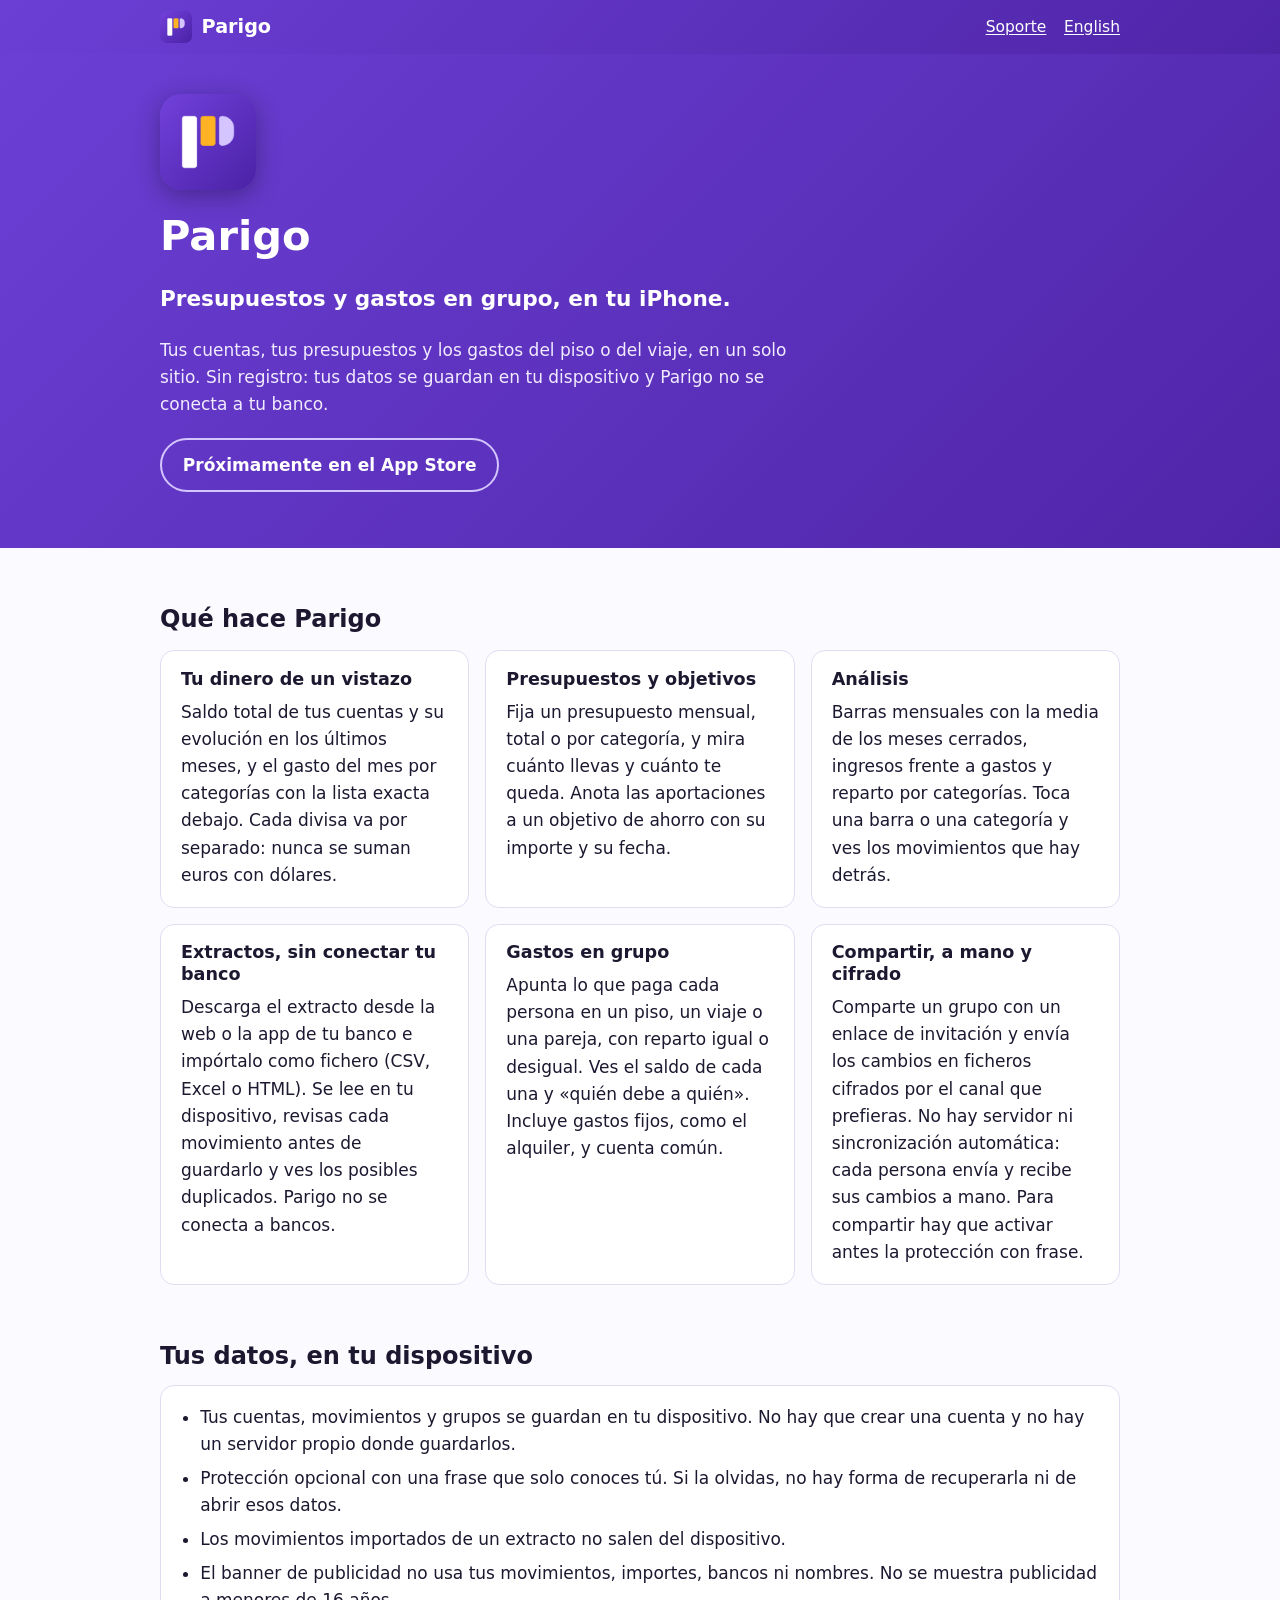
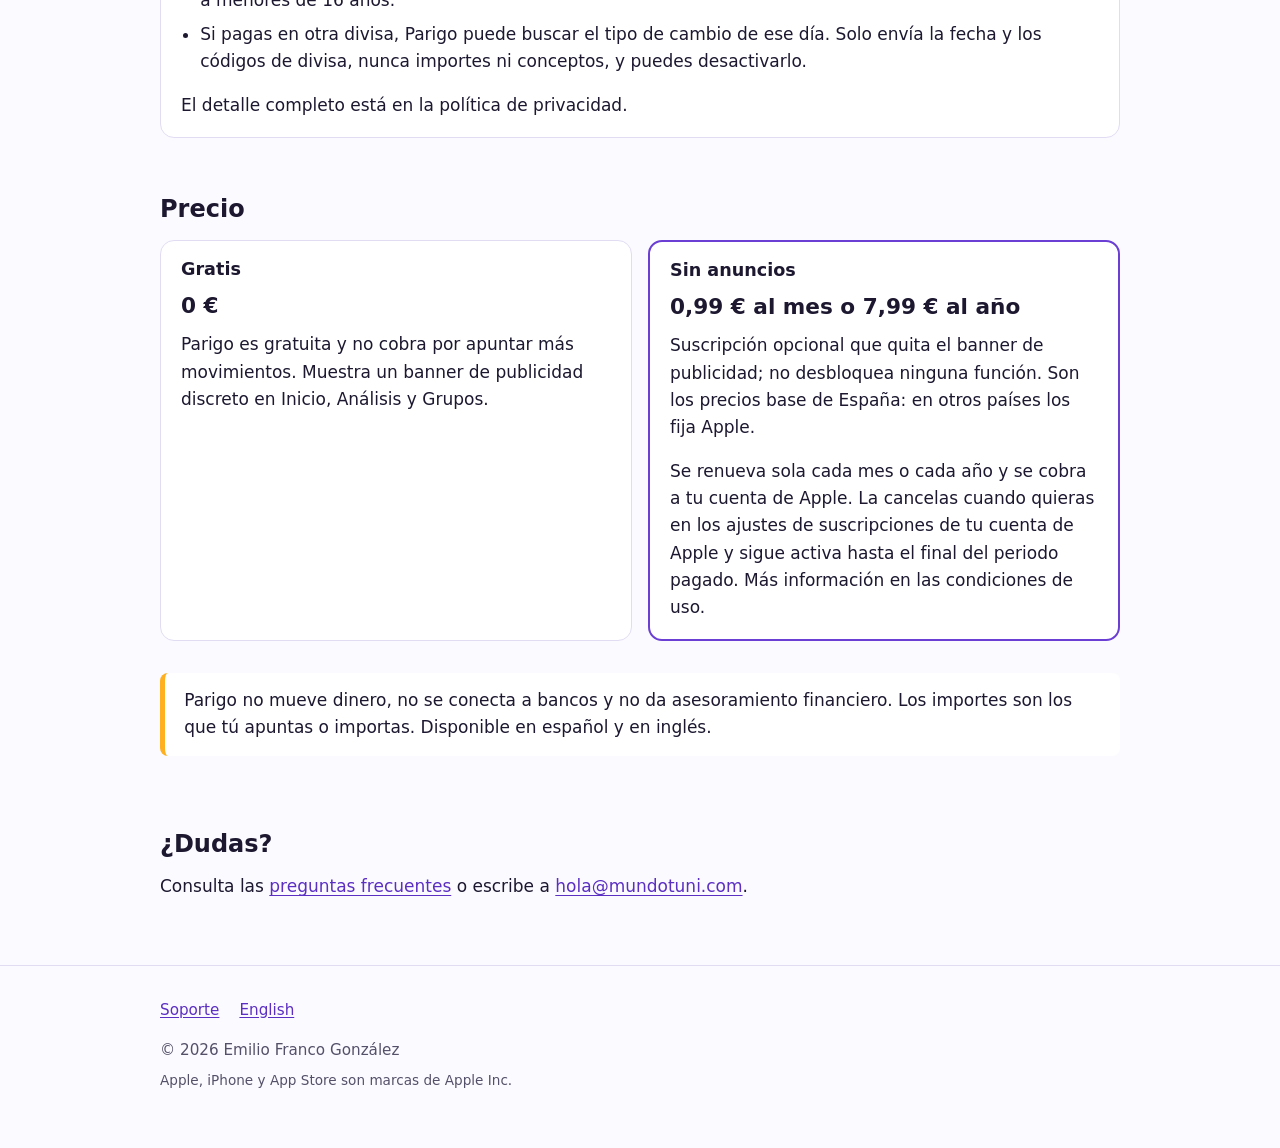
==== index.html @ 02b0fb23 "Web de Parigo: portada y soporte (es/en)" ====
<!doctype html>
<html lang="es">
<head>
<meta charset="utf-8">
<meta name="viewport" content="width=device-width, initial-scale=1">
<title>Parigo: presupuestos y gastos en grupo para iPhone</title>
<meta name="description" content="Parigo es una app para iPhone para llevar tus cuentas, presupuestos y gastos en grupo. Tus datos se guardan en tu dispositivo.">
<meta name="color-scheme" content="light dark">
<meta name="theme-color" content="#4F25A8">
<link rel="alternate" hreflang="es" href="https://elrond2.github.io/parigo/"><link rel="alternate" hreflang="en" href="https://elrond2.github.io/parigo/en/"><link rel="alternate" hreflang="x-default" href="https://elrond2.github.io/parigo/">
<meta property="og:type" content="website">
<meta property="og:site_name" content="Parigo">
<meta property="og:title" content="Parigo: presupuestos y gastos en grupo para iPhone">
<meta property="og:description" content="Parigo es una app para iPhone para llevar tus cuentas, presupuestos y gastos en grupo. Tus datos se guardan en tu dispositivo.">
<meta property="og:url" content="https://elrond2.github.io/parigo/">
<meta property="og:image" content="https://elrond2.github.io/parigo/icon-512.png">
<meta property="og:locale" content="es_ES">
<meta name="twitter:card" content="summary">
<link rel="icon" type="image/png" sizes="48x48" href="favicon.png">
<link rel="apple-touch-icon" href="apple-touch-icon.png">
<link rel="stylesheet" href="estilo.css">
</head>
<body class="pag-home">
<a class="saltar" href="#contenido">Saltar al contenido</a>

<header class="cabecera">
  <div class="envoltorio barra">
    <a class="marca" href="index.html"><img src="icon-512.png" width="32" height="32" alt=""><span>Parigo</span></a>
    <nav aria-label="Principal"><a href="soporte/index.html">Soporte</a><a href="en/index.html" lang="en" hreflang="en">English</a></nav>
  </div>
</header>
<main id="contenido">
<section class="hero">
  <div class="envoltorio">
    <img class="icono" src="icon-512.png" width="96" height="96" alt="Icono de Parigo">
    <h1>Parigo</h1>
    <p class="lema">Presupuestos y gastos en grupo, en tu iPhone.</p>
    <p class="lede">Tus cuentas, tus presupuestos y los gastos del piso o del viaje, en un solo sitio. Sin registro: tus datos se guardan en tu dispositivo y Parigo no se conecta a tu banco.</p>
    <p class="proximamente">Próximamente en el App Store</p>
  </div>
</section>

<section class="seccion" aria-labelledby="que-hace">
  <div class="envoltorio">
    <h2 id="que-hace">Qué hace Parigo</h2>
    <div class="rejilla">
      <article class="tarjeta">
        <h3>Tu dinero de un vistazo</h3>
        <p>Saldo total de tus cuentas y su evolución en los últimos meses, y el gasto del mes por categorías con la lista exacta debajo. Cada divisa va por separado: nunca se suman euros con dólares.</p>
      </article>
      <article class="tarjeta">
        <h3>Presupuestos y objetivos</h3>
        <p>Fija un presupuesto mensual, total o por categoría, y mira cuánto llevas y cuánto te queda. Anota las aportaciones a un objetivo de ahorro con su importe y su fecha.</p>
      </article>
      <article class="tarjeta">
        <h3>Análisis</h3>
        <p>Barras mensuales con la media de los meses cerrados, ingresos frente a gastos y reparto por categorías. Toca una barra o una categoría y ves los movimientos que hay detrás.</p>
      </article>
      <article class="tarjeta">
        <h3>Extractos, sin conectar tu banco</h3>
        <p>Descarga el extracto desde la web o la app de tu banco e impórtalo como fichero (CSV, Excel o HTML). Se lee en tu dispositivo, revisas cada movimiento antes de guardarlo y ves los posibles duplicados. Parigo no se conecta a bancos.</p>
      </article>
      <article class="tarjeta">
        <h3>Gastos en grupo</h3>
        <p>Apunta lo que paga cada persona en un piso, un viaje o una pareja, con reparto igual o desigual. Ves el saldo de cada una y «quién debe a quién». Incluye gastos fijos, como el alquiler, y cuenta común.</p>
      </article>
      <article class="tarjeta">
        <h3>Compartir, a mano y cifrado</h3>
        <p>Comparte un grupo con un enlace de invitación y envía los cambios en ficheros cifrados por el canal que prefieras. No hay servidor ni sincronización automática: cada persona envía y recibe sus cambios a mano. Para compartir hay que activar antes la protección con frase.</p>
      </article>
    </div>
  </div>
</section>



<section class="seccion" aria-labelledby="privacidad">
  <div class="envoltorio">
    <h2 id="privacidad">Tus datos, en tu dispositivo</h2>
    <div class="tarjeta">
      <ul>
        <li>Tus cuentas, movimientos y grupos se guardan en tu dispositivo. No hay que crear una cuenta y no hay un servidor propio donde guardarlos.</li>
        <li>Protección opcional con una frase que solo conoces tú. Si la olvidas, no hay forma de recuperarla ni de abrir esos datos.</li>
        <li>Los movimientos importados de un extracto no salen del dispositivo.</li>
        <li>El banner de publicidad no usa tus movimientos, importes, bancos ni nombres. No se muestra publicidad a menores de 16 años.</li>
        <li>Si pagas en otra divisa, Parigo puede buscar el tipo de cambio de ese día. Solo envía la fecha y los códigos de divisa, nunca importes ni conceptos, y puedes desactivarlo.</li>
      </ul>
      <p>El detalle completo está en la política de privacidad.</p>
    </div>
  </div>
</section>

<section class="seccion" aria-labelledby="precio">
  <div class="envoltorio">
    <h2 id="precio">Precio</h2>
    <div class="rejilla">
      <article class="tarjeta">
        <h3>Gratis</h3>
        <p class="precio">0 €</p>
        <p>Parigo es gratuita y no cobra por apuntar más movimientos. Muestra un banner de publicidad discreto en Inicio, Análisis y Grupos.</p>
      </article>
      <article class="tarjeta destacada">
        <h3>Sin anuncios</h3>
        <p class="precio">0,99 € al mes o 7,99 € al año</p>
        <p>Suscripción opcional que quita el banner de publicidad; no desbloquea ninguna función. Son los precios base de España: en otros países los fija Apple.</p>
        <p>Se renueva sola cada mes o cada año y se cobra a tu cuenta de Apple. La cancelas cuando quieras en los ajustes de suscripciones de tu cuenta de Apple y sigue activa hasta el final del periodo pagado. Más información en las condiciones de uso.</p>
      </article>
    </div>
    <p class="aviso">Parigo no mueve dinero, no se conecta a bancos y no da asesoramiento financiero. Los importes son los que tú apuntas o importas. Disponible en español y en inglés.</p>
  </div>
</section>

<section class="seccion" aria-labelledby="ayuda">
  <div class="envoltorio">
    <h2 id="ayuda">¿Dudas?</h2>
    <p>Consulta las <a href="soporte/index.html">preguntas frecuentes</a> o escribe a <a href="mailto:hola@mundotuni.com">hola@mundotuni.com</a>.</p>
  </div>
</section>

</main>
<footer class="pie">
  <div class="envoltorio">
    <nav aria-label="Pie"><a href="soporte/index.html">Soporte</a><a href="en/index.html" lang="en" hreflang="en">English</a></nav>
    <p>© 2026 Emilio Franco González</p>
    <p class="menor">Apple, iPhone y App Store son marcas de Apple Inc.</p>
  </div>
</footer>
</body>
</html>
---- estilo.css ----
/* Parigo: estilo del sitio. Sin fuentes externas, sin JavaScript. */
:root {
  --morado: #6B3FD4;
  --morado-osc: #4F25A8;
  --ambar: #FFB020;
  --lila: #D4C5FF;
  --fondo: #FBFAFF;
  --tarjeta: #FFFFFF;
  --texto: #1D1830;
  --suave: #555069;
  --borde: #E2DCF3;
  --enlace: #5B2FC2;
  --cabecera-tabla: #F1EDFB;
  --radio: 14px;
}
@media (prefers-color-scheme: dark) {
  :root {
    --fondo: #14101F;
    --tarjeta: #1D1830;
    --texto: #EEEAF8;
    --suave: #B8B0CF;
    --borde: #352D50;
    --enlace: #D4C5FF;
    --cabecera-tabla: #2A2342;
  }
}

*, *::before, *::after { box-sizing: border-box; }
html { -webkit-text-size-adjust: 100%; }
body {
  margin: 0;
  background: var(--fondo);
  color: var(--texto);
  font: 1.0625rem/1.6 system-ui, -apple-system, "Segoe UI", Roboto, "Helvetica Neue", Arial, sans-serif;
}
img { max-width: 100%; height: auto; }
a { color: var(--enlace); text-underline-offset: 0.15em; }
a:hover { text-decoration-thickness: 2px; }
a:focus-visible, .tabla:focus-visible {
  outline: 3px solid var(--ambar);
  outline-offset: 2px;
}
h1, h2, h3 { line-height: 1.25; margin: 2em 0 0.6em; }
h1 { font-size: clamp(1.9rem, 5vw, 2.6rem); margin-top: 0; }
h2 { font-size: 1.5rem; }
h3 { font-size: 1.15rem; }
p, ul, ol { margin: 0 0 1em; }
li { margin-bottom: 0.4em; }
hr { border: 0; border-top: 1px solid var(--borde); margin: 2em 0; }
code { font: 0.92em ui-monospace, SFMono-Regular, Menlo, Consolas, monospace; background: var(--cabecera-tabla); padding: 0.1em 0.3em; border-radius: 4px; }
blockquote { margin: 1em 0; padding: 0.2em 1em; border-left: 4px solid var(--morado); color: var(--suave); }

.envoltorio { width: 100%; max-width: 62rem; margin: 0 auto; padding: 0 16px; }
.saltar {
  position: absolute; left: 8px; top: -4rem; z-index: 20;
  background: var(--ambar); color: #1B1030; padding: 0.6rem 1rem; border-radius: 8px; font-weight: 700;
}
.saltar:focus { top: 8px; }

/* Cabecera y pie */
.cabecera { background: linear-gradient(135deg, var(--morado), var(--morado-osc)); color: #fff; }
.cabecera a { color: #fff; }
.cabecera .barra { display: flex; flex-wrap: wrap; align-items: center; justify-content: space-between; gap: 0.5rem 1.25rem; padding-top: 0.7rem; padding-bottom: 0.7rem; }
.marca { display: inline-flex; align-items: center; gap: 0.6rem; font-weight: 700; font-size: 1.2rem; text-decoration: none; }
.marca img { border-radius: 22%; }
.cabecera nav { display: flex; flex-wrap: wrap; gap: 0.25rem 1.1rem; font-size: 0.97rem; }
.cabecera nav a[aria-current="page"] { font-weight: 700; text-decoration-thickness: 2px; }

.pie { border-top: 1px solid var(--borde); margin-top: 4rem; padding: 2rem 0 3rem; color: var(--suave); font-size: 0.95rem; }
.pie nav { display: flex; flex-wrap: wrap; gap: 0.4rem 1.25rem; margin-bottom: 1rem; }
.pie p { margin: 0 0 0.5rem; }
.pie .menor { font-size: 0.85rem; }

/* Portada */
.hero { background: linear-gradient(135deg, var(--morado), var(--morado-osc)); color: #fff; padding: 2.5rem 0 3.5rem; }
.hero .envoltorio { display: grid; gap: 1.25rem; justify-items: start; }
.hero h1 { margin: 0; color: #fff; }
.hero .icono { border-radius: 22%; box-shadow: 0 6px 24px rgba(0, 0, 0, 0.3); }
.hero .lema { font-size: 1.35rem; font-weight: 600; margin: 0; color: #fff; }
.hero .lede { max-width: 40rem; margin: 0; color: #F1EBFF; }
.boton, .proximamente {
  display: inline-block; padding: 0.7rem 1.3rem; border-radius: 999px; font-weight: 700; text-decoration: none; margin: 0;
}
.boton { background: var(--ambar); color: #1B1030; }
.boton:hover { background: #FFC24D; }
.proximamente { border: 2px solid var(--lila); color: #fff; }

.seccion { padding-top: 1rem; }
.seccion > .envoltorio > h2:first-child { margin-top: 2.5rem; }
.rejilla { display: grid; gap: 1rem; grid-template-columns: repeat(auto-fit, minmax(15.5rem, 1fr)); margin-top: 1rem; }
.tarjeta { background: var(--tarjeta); border: 1px solid var(--borde); border-radius: var(--radio); padding: 1.1rem 1.25rem; }
.tarjeta h3 { margin: 0 0 0.5rem; font-size: 1.1rem; }
.tarjeta p:last-child, .tarjeta ul:last-child { margin-bottom: 0; }
.tarjeta ul { padding-left: 1.2rem; }
.tarjeta.destacada { border: 2px solid var(--morado); }
.precio { font-size: 1.35rem; font-weight: 700; margin: 0 0 0.5rem; }
.aviso { background: var(--tarjeta); border-left: 5px solid var(--ambar); border-radius: 8px; padding: 0.9rem 1.2rem; margin-top: 2rem; }
.capturas { display: flex; gap: 1rem; overflow-x: auto; padding: 0.25rem 0 1rem; }
.capturas img { height: 26rem; width: auto; border-radius: var(--radio); border: 1px solid var(--borde); }

/* Texto largo: soporte y legales */
.texto { max-width: 70ch; padding-top: 2.5rem; overflow-wrap: anywhere; }
.texto h2 { margin-top: 2em; }
.indice { padding-left: 1.2rem; }
.contacto { background: var(--tarjeta); border: 1px solid var(--borde); border-radius: var(--radio); padding: 1rem 1.25rem; margin: 1.5rem 0; }
.contacto p { margin: 0; }

.tabla { overflow-x: auto; margin: 1.25rem 0; border: 1px solid var(--borde); border-radius: 8px; }
.tabla table { border-collapse: collapse; min-width: 52rem; width: 100%; overflow-wrap: normal; word-break: normal; font-size: 0.93rem; line-height: 1.45; }
.tabla th:first-child, .tabla td:first-child { min-width: 9rem; }
.tabla th:last-child, .tabla td:last-child { min-width: 6rem; }
.tabla th, .tabla td { padding: 0.6rem 0.75rem; text-align: left; vertical-align: top; border-bottom: 1px solid var(--borde); }
.tabla th { background: var(--cabecera-tabla); }
.tabla tr:last-child td { border-bottom: 0; }

/* Borrador de textos legales */
.borrador-banda { background: #B3261E; color: #fff; text-align: center; font-weight: 700; padding: 0.6rem 1rem; position: sticky; top: 0; z-index: 10; }
mark.marcador { background: var(--ambar); color: #1B1030; padding: 0 0.2em; border-radius: 3px; outline: 2px dashed #B3261E; }

@media (max-width: 36rem) {
  body { font-size: 1rem; }
  .capturas img { height: 20rem; }
}
@media print {
  .cabecera, .saltar, .borrador-banda { display: none; }
  body { background: #fff; color: #000; }
}
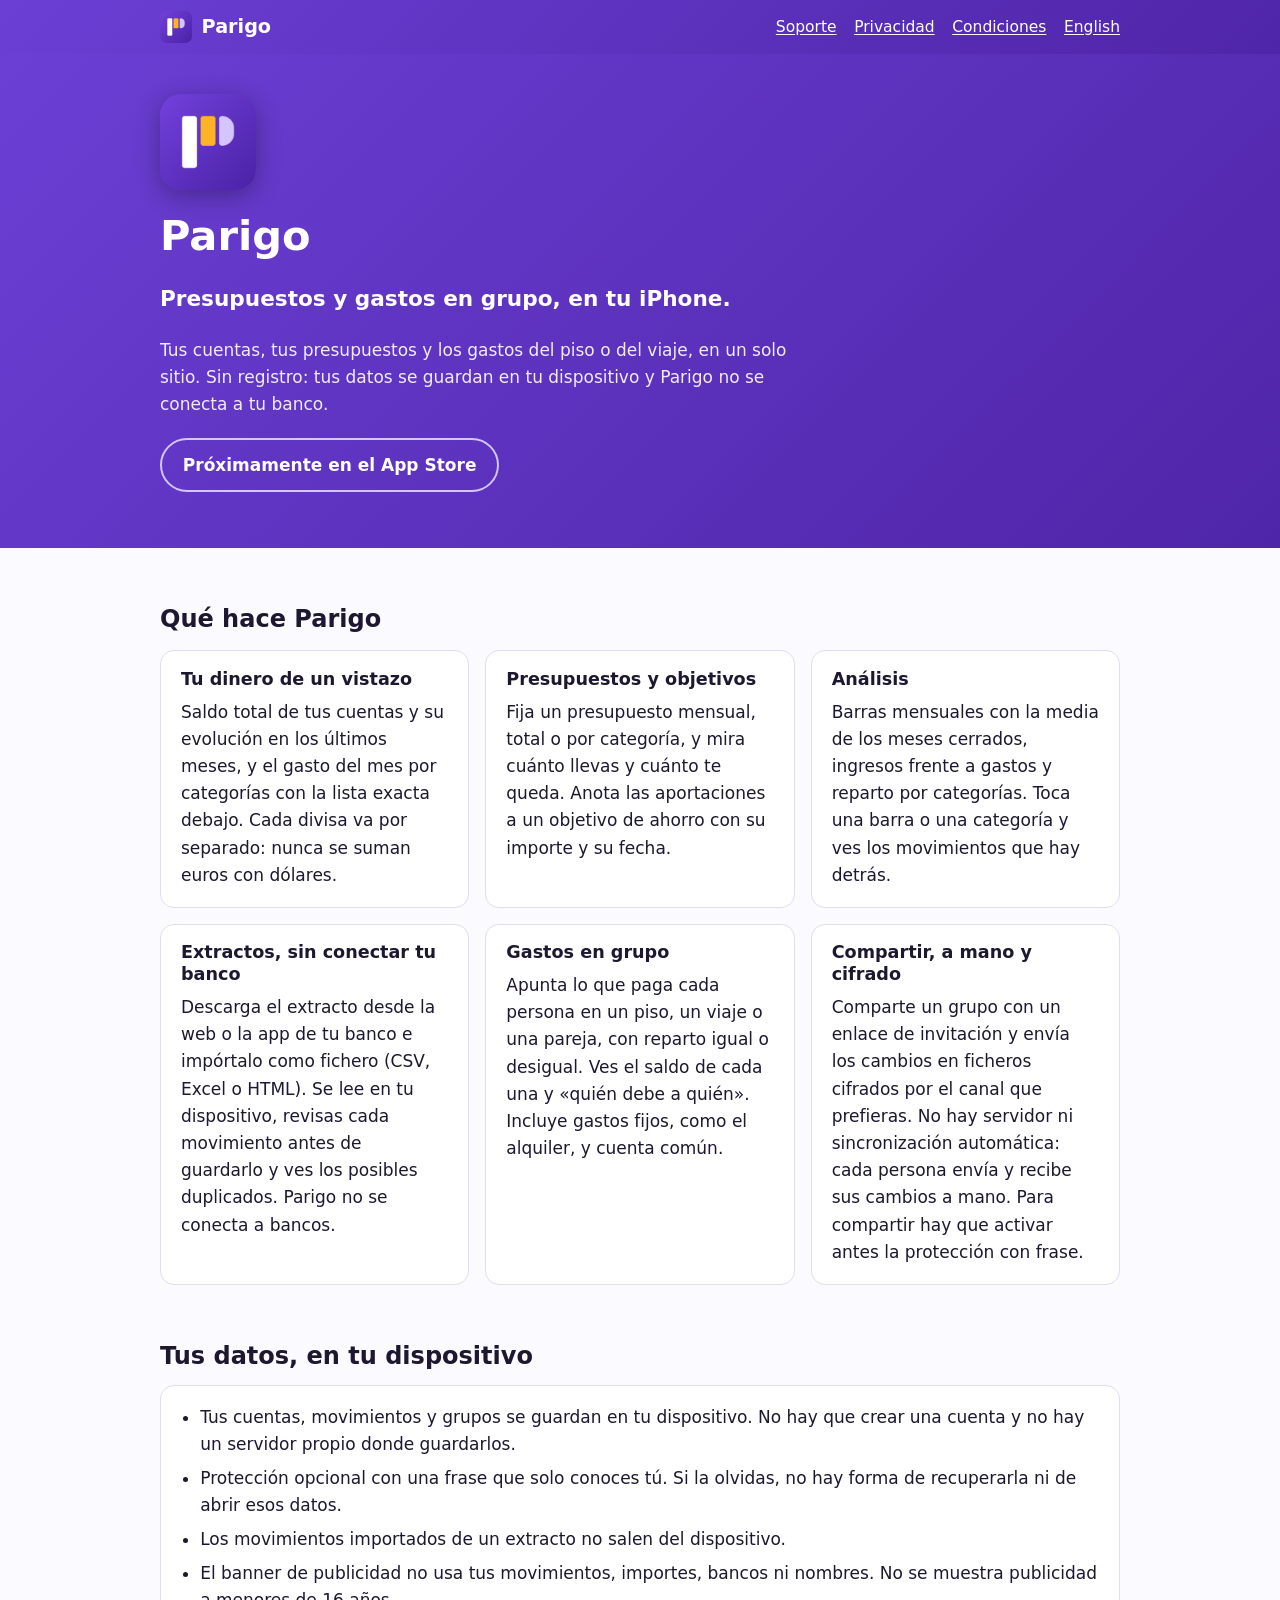
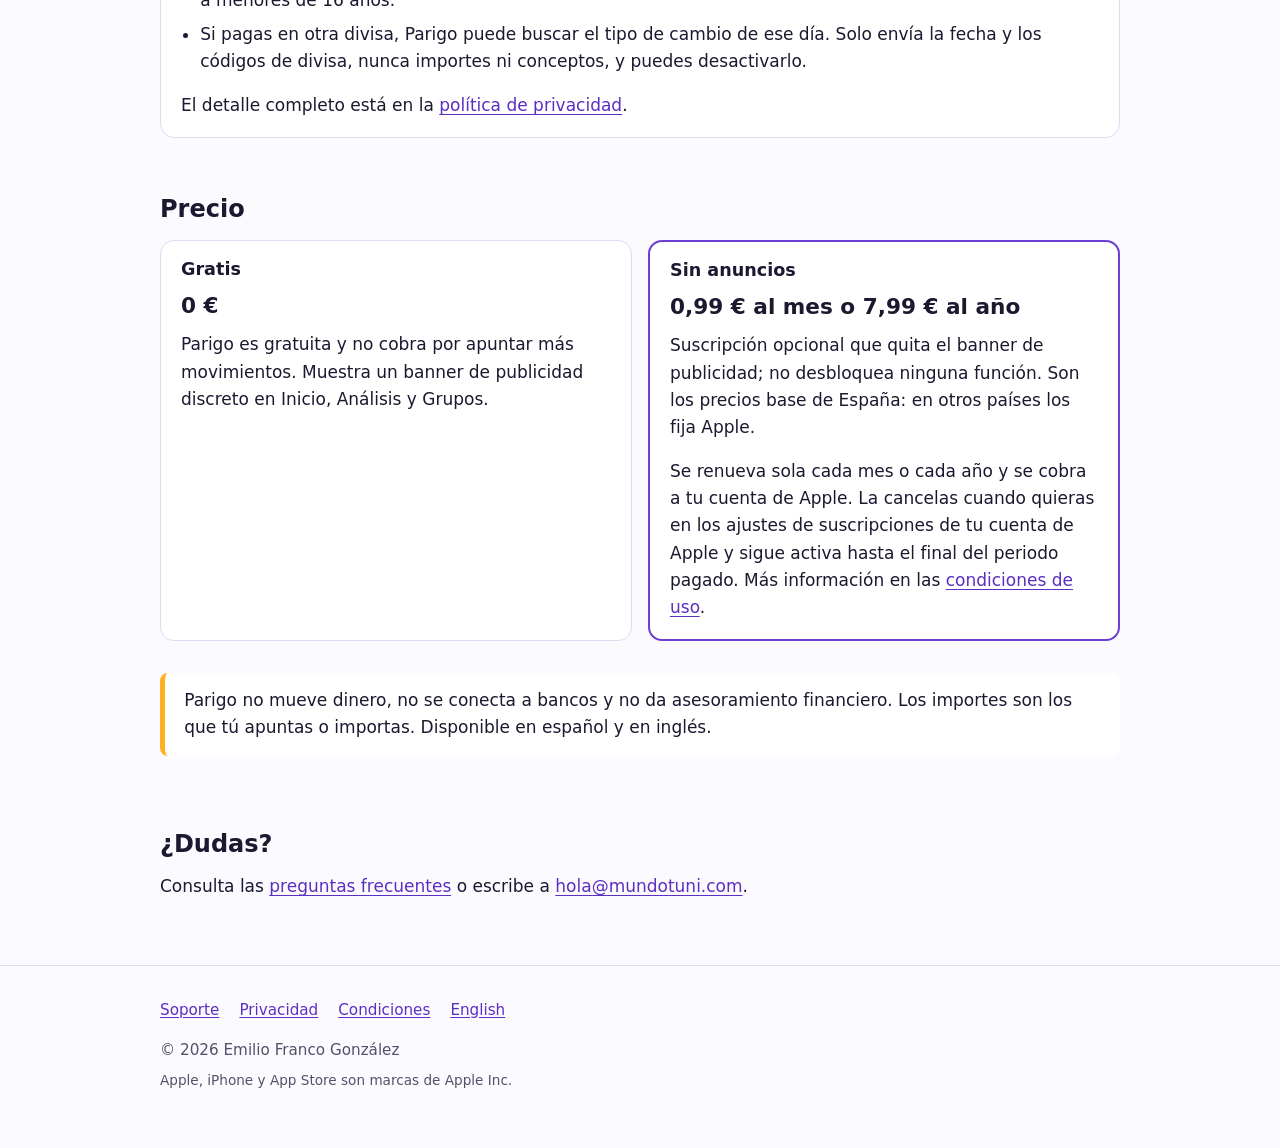
==== commit 180a6022: "Privacy policy and terms of use (es/en)" ====
--- a/index.html
+++ b/index.html
@@ -26,7 +26,7 @@
 <header class="cabecera">
   <div class="envoltorio barra">
     <a class="marca" href="index.html"><img src="icon-512.png" width="32" height="32" alt=""><span>Parigo</span></a>
-    <nav aria-label="Principal"><a href="soporte/index.html">Soporte</a><a href="en/index.html" lang="en" hreflang="en">English</a></nav>
+    <nav aria-label="Principal"><a href="soporte/index.html">Soporte</a><a href="privacidad/index.html">Privacidad</a><a href="condiciones/index.html">Condiciones</a><a href="en/index.html" lang="en" hreflang="en">English</a></nav>
   </div>
 </header>
 <main id="contenido">
@@ -85,7 +85,7 @@
         <li>El banner de publicidad no usa tus movimientos, importes, bancos ni nombres. No se muestra publicidad a menores de 16 años.</li>
         <li>Si pagas en otra divisa, Parigo puede buscar el tipo de cambio de ese día. Solo envía la fecha y los códigos de divisa, nunca importes ni conceptos, y puedes desactivarlo.</li>
       </ul>
-      <p>El detalle completo está en la política de privacidad.</p>
+      <p>El detalle completo está en la <a href="privacidad/index.html">política de privacidad</a>.</p>
     </div>
   </div>
 </section>
@@ -103,7 +103,7 @@
         <h3>Sin anuncios</h3>
         <p class="precio">0,99 € al mes o 7,99 € al año</p>
         <p>Suscripción opcional que quita el banner de publicidad; no desbloquea ninguna función. Son los precios base de España: en otros países los fija Apple.</p>
-        <p>Se renueva sola cada mes o cada año y se cobra a tu cuenta de Apple. La cancelas cuando quieras en los ajustes de suscripciones de tu cuenta de Apple y sigue activa hasta el final del periodo pagado. Más información en las condiciones de uso.</p>
+        <p>Se renueva sola cada mes o cada año y se cobra a tu cuenta de Apple. La cancelas cuando quieras en los ajustes de suscripciones de tu cuenta de Apple y sigue activa hasta el final del periodo pagado. Más información en las <a href="condiciones/index.html">condiciones de uso</a>.</p>
       </article>
     </div>
     <p class="aviso">Parigo no mueve dinero, no se conecta a bancos y no da asesoramiento financiero. Los importes son los que tú apuntas o importas. Disponible en español y en inglés.</p>
@@ -120,7 +120,7 @@
 </main>
 <footer class="pie">
   <div class="envoltorio">
-    <nav aria-label="Pie"><a href="soporte/index.html">Soporte</a><a href="en/index.html" lang="en" hreflang="en">English</a></nav>
+    <nav aria-label="Pie"><a href="soporte/index.html">Soporte</a><a href="privacidad/index.html">Privacidad</a><a href="condiciones/index.html">Condiciones</a><a href="en/index.html" lang="en" hreflang="en">English</a></nav>
     <p>© 2026 Emilio Franco González</p>
     <p class="menor">Apple, iPhone y App Store son marcas de Apple Inc.</p>
   </div>
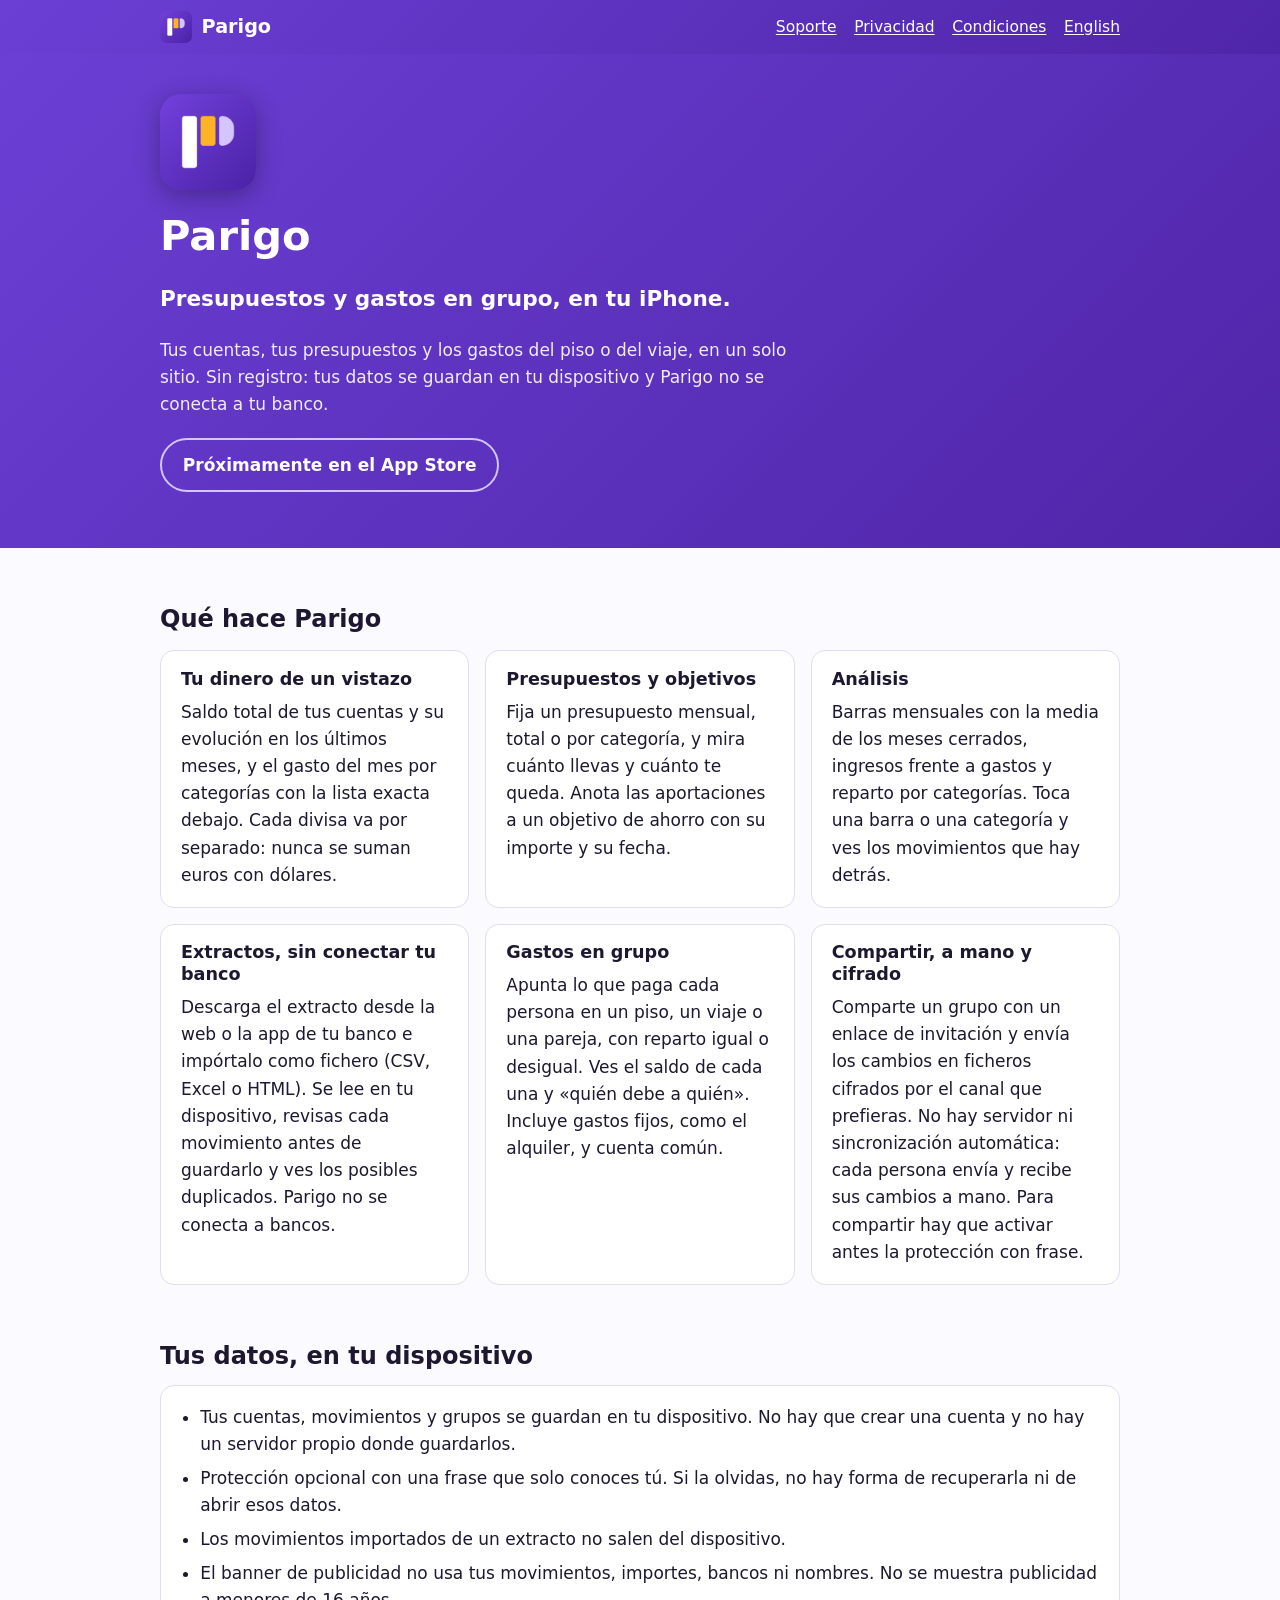
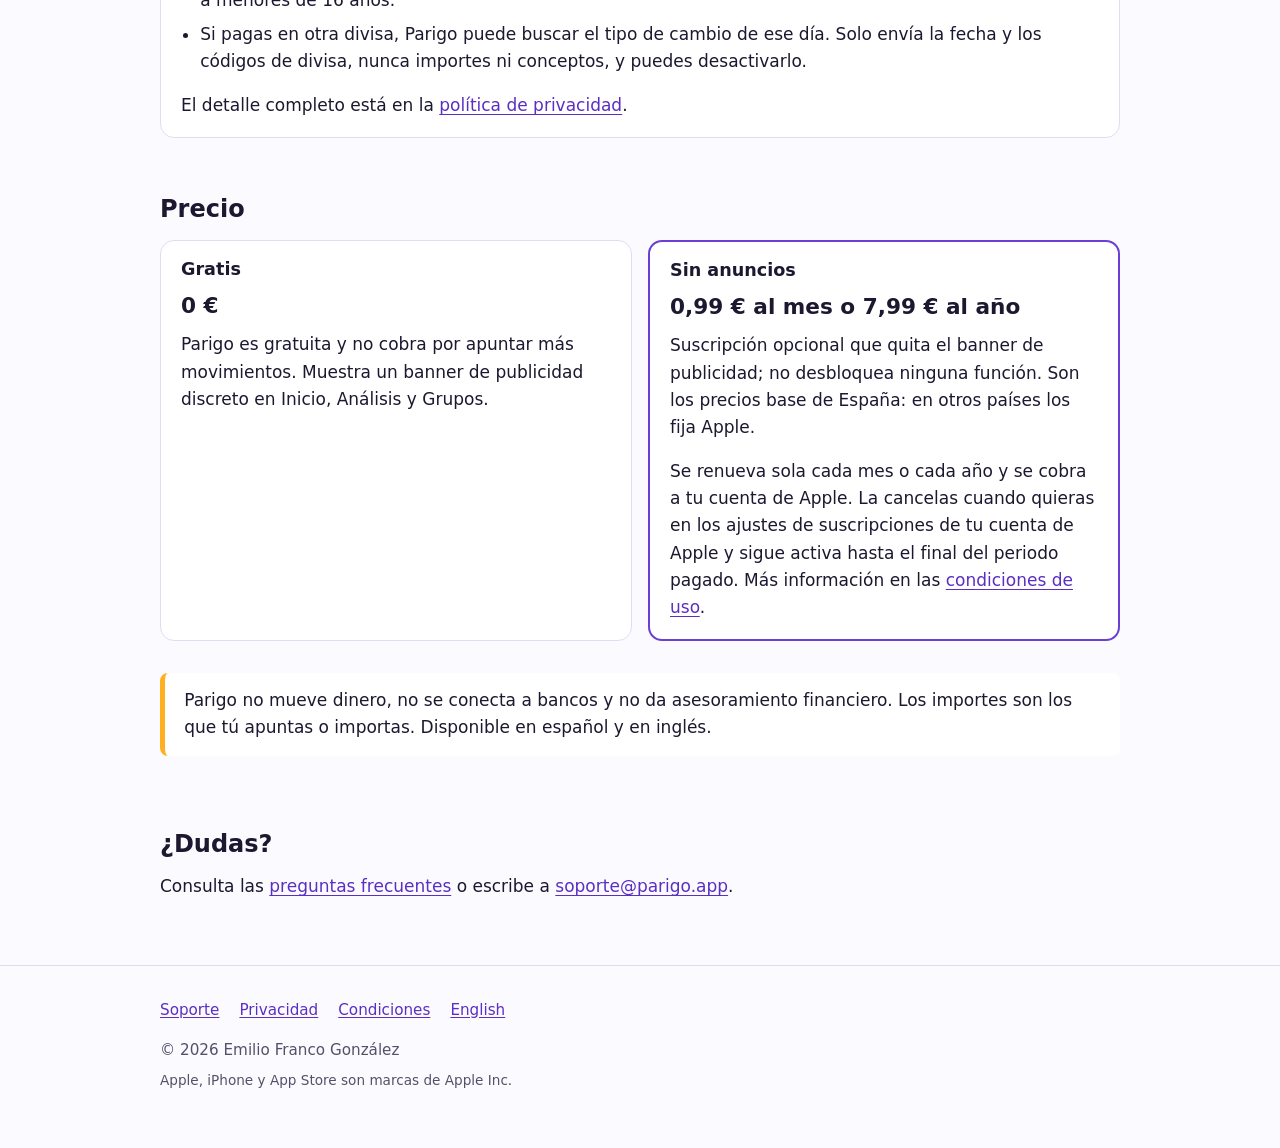
==== commit 9d91ad37: "Support address on the app's own domain" ====
--- a/index.html
+++ b/index.html
@@ -7,13 +7,13 @@
 <meta name="description" content="Parigo es una app para iPhone para llevar tus cuentas, presupuestos y gastos en grupo. Tus datos se guardan en tu dispositivo.">
 <meta name="color-scheme" content="light dark">
 <meta name="theme-color" content="#4F25A8">
-<link rel="alternate" hreflang="es" href="https://elrond2.github.io/parigo/"><link rel="alternate" hreflang="en" href="https://elrond2.github.io/parigo/en/"><link rel="alternate" hreflang="x-default" href="https://elrond2.github.io/parigo/">
+<link rel="alternate" hreflang="es" href="https://parigo.app/"><link rel="alternate" hreflang="en" href="https://parigo.app/en/"><link rel="alternate" hreflang="x-default" href="https://parigo.app/">
 <meta property="og:type" content="website">
 <meta property="og:site_name" content="Parigo">
 <meta property="og:title" content="Parigo: presupuestos y gastos en grupo para iPhone">
 <meta property="og:description" content="Parigo es una app para iPhone para llevar tus cuentas, presupuestos y gastos en grupo. Tus datos se guardan en tu dispositivo.">
-<meta property="og:url" content="https://elrond2.github.io/parigo/">
-<meta property="og:image" content="https://elrond2.github.io/parigo/icon-512.png">
+<meta property="og:url" content="https://parigo.app/">
+<meta property="og:image" content="https://parigo.app/icon-512.png">
 <meta property="og:locale" content="es_ES">
 <meta name="twitter:card" content="summary">
 <link rel="icon" type="image/png" sizes="48x48" href="favicon.png">
@@ -113,7 +113,7 @@
 <section class="seccion" aria-labelledby="ayuda">
   <div class="envoltorio">
     <h2 id="ayuda">¿Dudas?</h2>
-    <p>Consulta las <a href="soporte/index.html">preguntas frecuentes</a> o escribe a <a href="mailto:hola@mundotuni.com">hola@mundotuni.com</a>.</p>
+    <p>Consulta las <a href="soporte/index.html">preguntas frecuentes</a> o escribe a <a href="mailto:soporte@parigo.app">soporte@parigo.app</a>.</p>
   </div>
 </section>
 
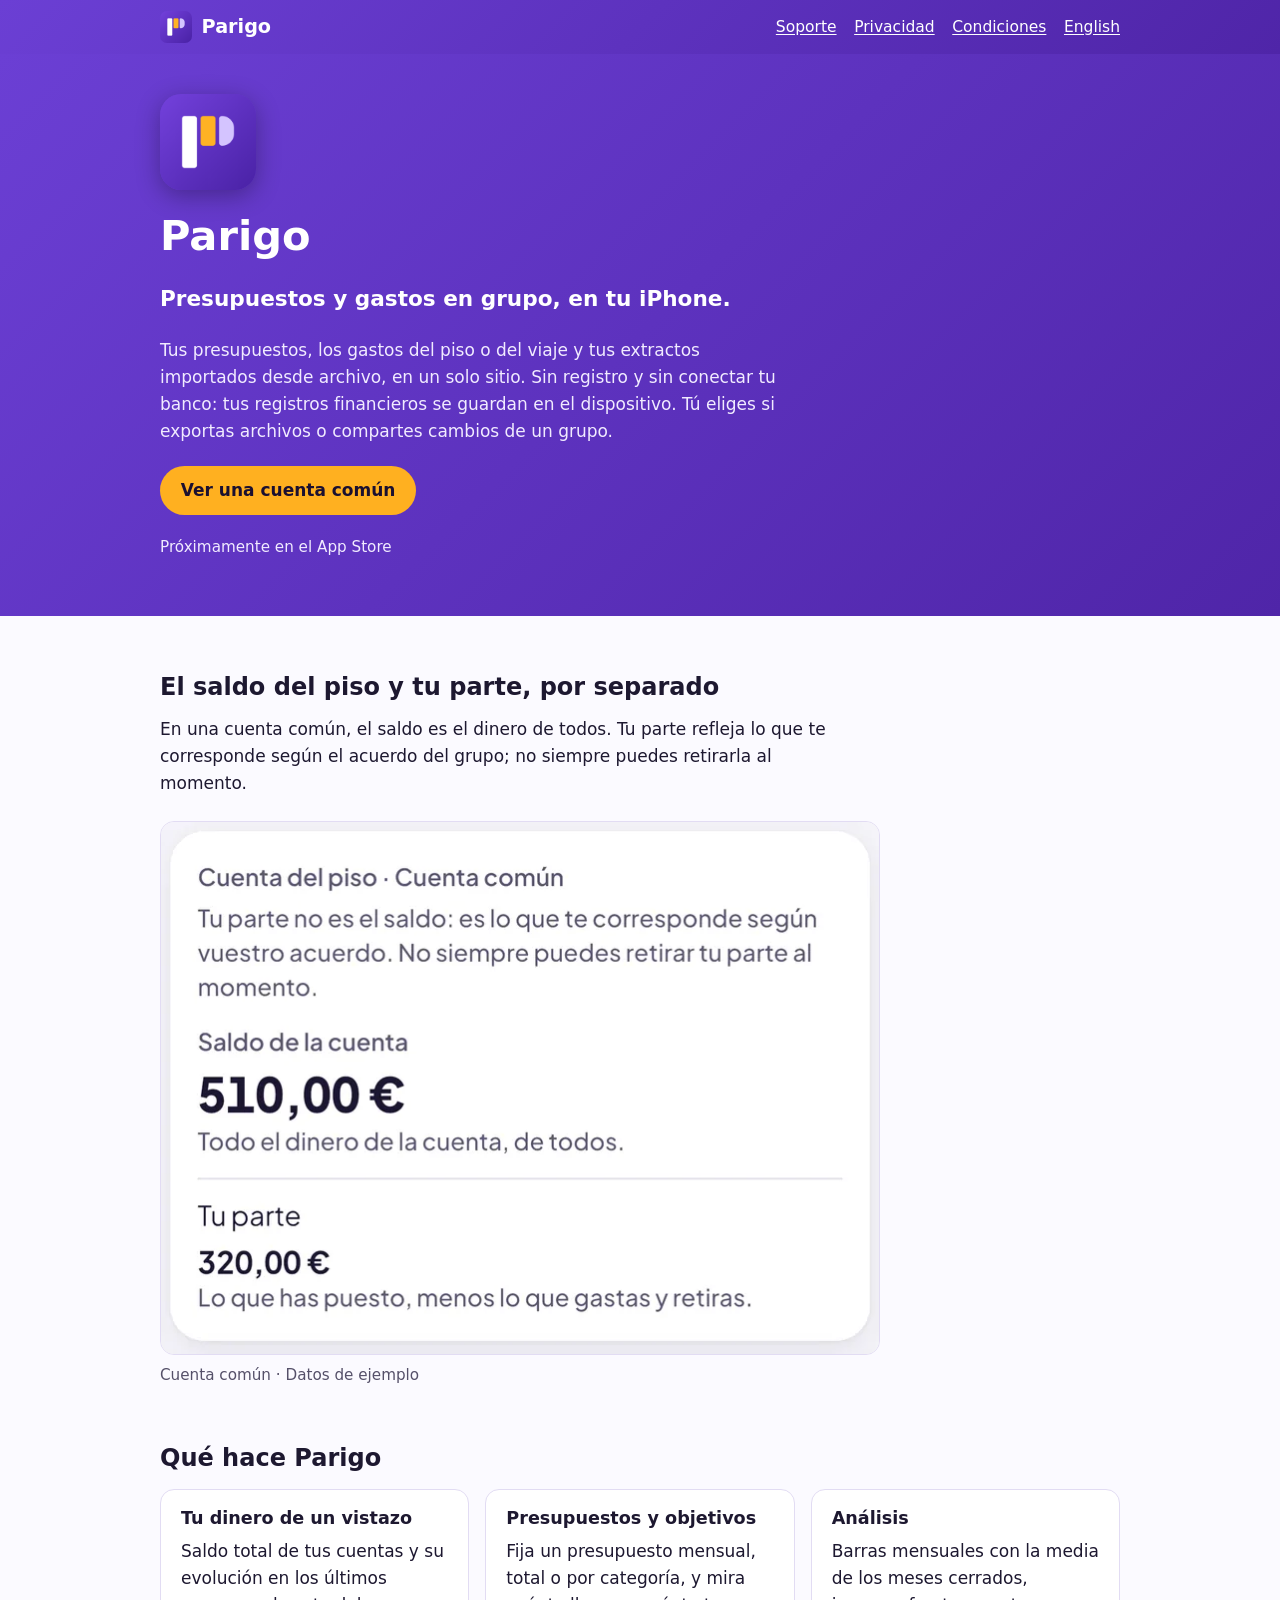
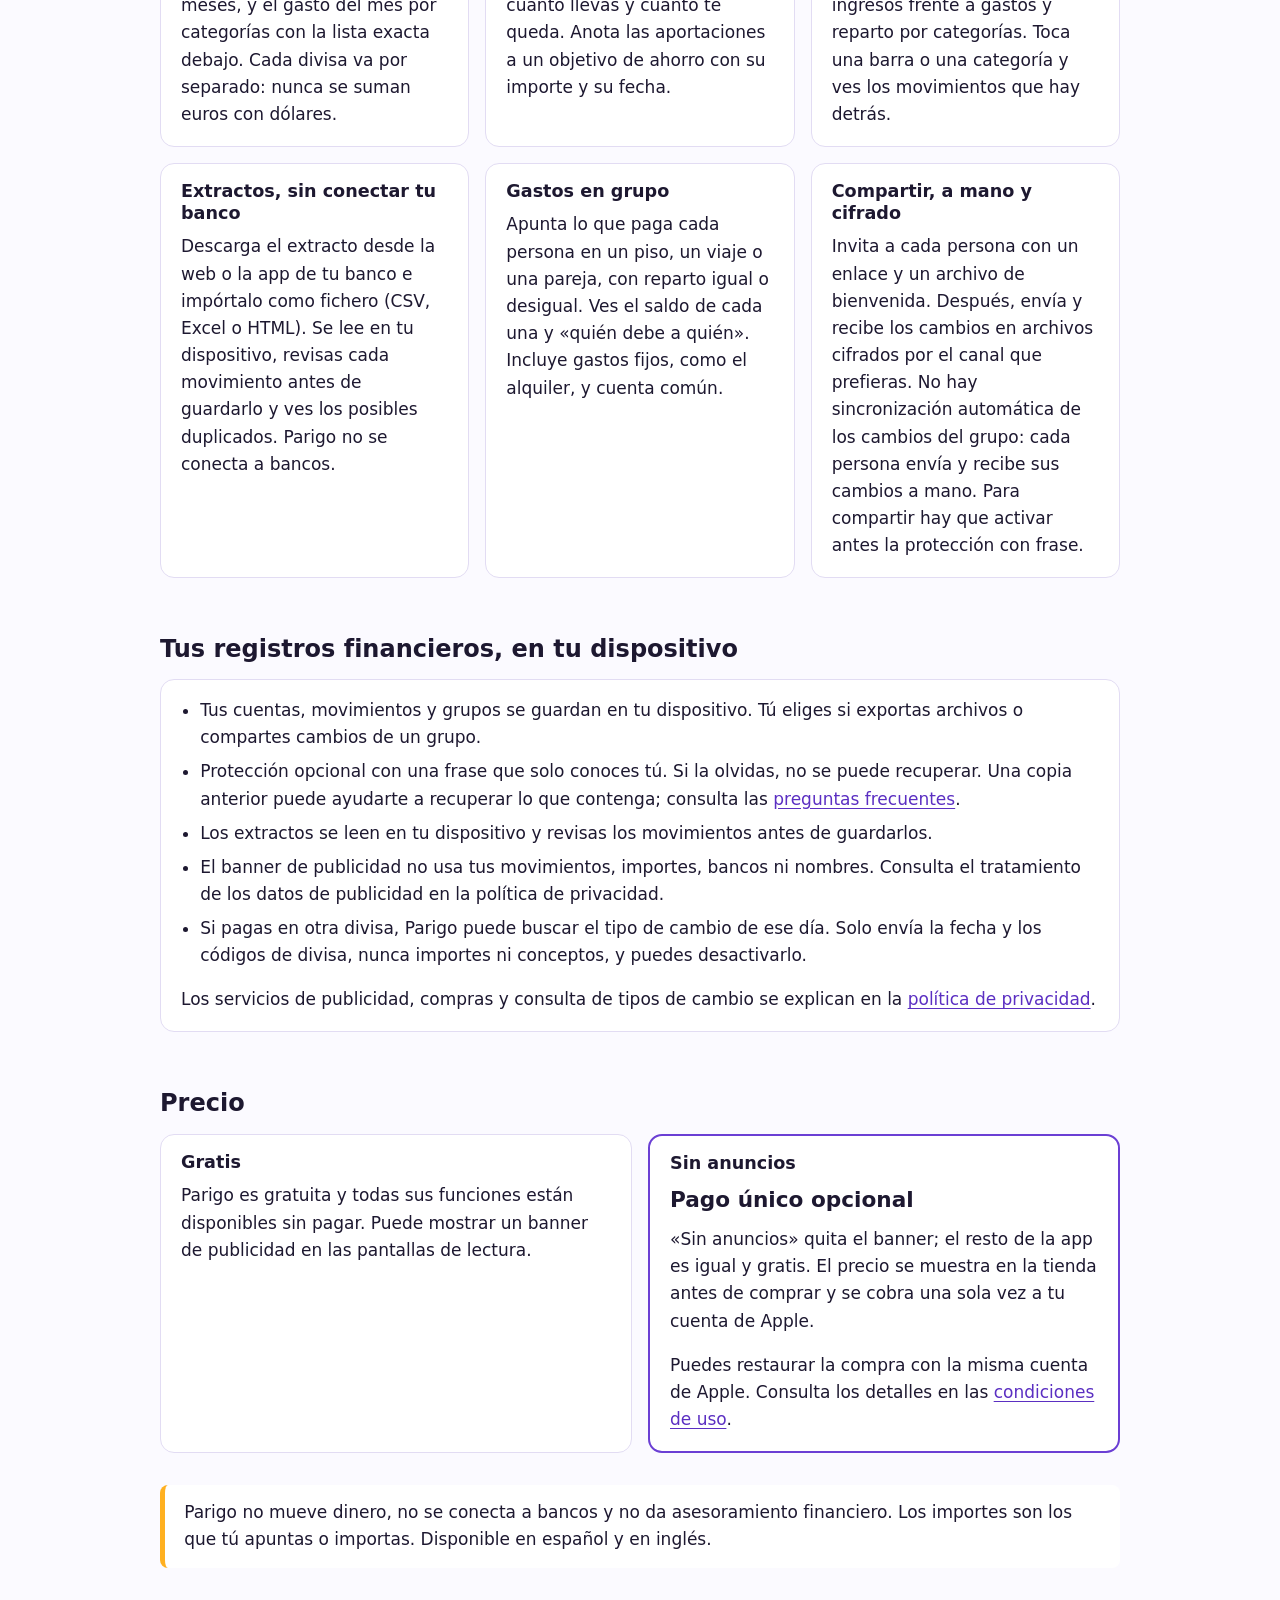
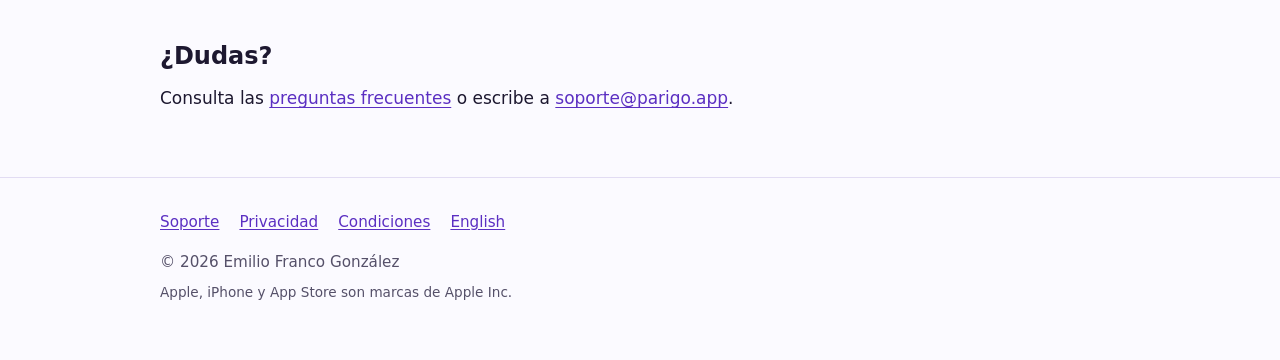
==== commit 01fd7787: "Presentar Parigo y su compra única en español e inglés" ====
--- a/index.html
+++ b/index.html
@@ -4,18 +4,20 @@
 <meta charset="utf-8">
 <meta name="viewport" content="width=device-width, initial-scale=1">
 <title>Parigo: presupuestos y gastos en grupo para iPhone</title>
-<meta name="description" content="Parigo es una app para iPhone para llevar tus cuentas, presupuestos y gastos en grupo. Tus datos se guardan en tu dispositivo.">
+<meta name="description" content="Presupuestos, gastos del piso e importación de extractos desde archivo en tu iPhone. Parigo es gratis, con compra única opcional para quitar el banner.">
 <meta name="color-scheme" content="light dark">
 <meta name="theme-color" content="#4F25A8">
 <link rel="alternate" hreflang="es" href="https://parigo.app/"><link rel="alternate" hreflang="en" href="https://parigo.app/en/"><link rel="alternate" hreflang="x-default" href="https://parigo.app/">
+<link rel="canonical" href="https://parigo.app/">
 <meta property="og:type" content="website">
 <meta property="og:site_name" content="Parigo">
 <meta property="og:title" content="Parigo: presupuestos y gastos en grupo para iPhone">
-<meta property="og:description" content="Parigo es una app para iPhone para llevar tus cuentas, presupuestos y gastos en grupo. Tus datos se guardan en tu dispositivo.">
+<meta property="og:description" content="Presupuestos, gastos del piso e importación de extractos desde archivo en tu iPhone. Parigo es gratis, con compra única opcional para quitar el banner.">
 <meta property="og:url" content="https://parigo.app/">
-<meta property="og:image" content="https://parigo.app/icon-512.png">
+<meta property="og:image" content="https://parigo.app/media/parigo-es.jpg">
+<meta property="og:image:alt" content="Parigo: saldo de la cuenta común y tu parte, con datos de ejemplo.">
 <meta property="og:locale" content="es_ES">
-<meta name="twitter:card" content="summary">
+<meta name="twitter:card" content="summary_large_image">
 <link rel="icon" type="image/png" sizes="48x48" href="favicon.png">
 <link rel="apple-touch-icon" href="apple-touch-icon.png">
 <link rel="stylesheet" href="estilo.css">
@@ -35,10 +37,12 @@
     <img class="icono" src="icon-512.png" width="96" height="96" alt="Icono de Parigo">
     <h1>Parigo</h1>
     <p class="lema">Presupuestos y gastos en grupo, en tu iPhone.</p>
-    <p class="lede">Tus cuentas, tus presupuestos y los gastos del piso o del viaje, en un solo sitio. Sin registro: tus datos se guardan en tu dispositivo y Parigo no se conecta a tu banco.</p>
-    <p class="proximamente">Próximamente en el App Store</p>
+    <p class="lede">Tus presupuestos, los gastos del piso o del viaje y tus extractos importados desde archivo, en un solo sitio. Sin registro y sin conectar tu banco: tus registros financieros se guardan en el dispositivo. Tú eliges si exportas archivos o compartes cambios de un grupo.</p>
+    <a class="boton" href="#cuenta-comun">Ver una cuenta común</a><p class="proximamente">Próximamente en el App Store</p>
   </div>
 </section>
+
+<section class="seccion demo" aria-labelledby="cuenta-comun"><div class="envoltorio"><h2 id="cuenta-comun">El saldo del piso y tu parte, por separado</h2><p>En una cuenta común, el saldo es el dinero de todos. Tu parte refleja lo que te corresponde según el acuerdo del grupo; no siempre puedes retirarla al momento.</p><figure><img src="media/cuenta-comun-es.webp" width="720" height="533" alt="Cuenta común: saldo de la cuenta de 510,00 € y tu parte de 320,00 €, con la explicación de cada cifra." decoding="async"><figcaption>Cuenta común · Datos de ejemplo</figcaption></figure></div></section>
 
 <section class="seccion" aria-labelledby="que-hace">
   <div class="envoltorio">
@@ -66,7 +70,7 @@
       </article>
       <article class="tarjeta">
         <h3>Compartir, a mano y cifrado</h3>
-        <p>Comparte un grupo con un enlace de invitación y envía los cambios en ficheros cifrados por el canal que prefieras. No hay servidor ni sincronización automática: cada persona envía y recibe sus cambios a mano. Para compartir hay que activar antes la protección con frase.</p>
+        <p>Invita a cada persona con un enlace y un archivo de bienvenida. Después, envía y recibe los cambios en archivos cifrados por el canal que prefieras. No hay sincronización automática de los cambios del grupo: cada persona envía y recibe sus cambios a mano. Para compartir hay que activar antes la protección con frase.</p>
       </article>
     </div>
   </div>
@@ -76,16 +80,16 @@
 
 <section class="seccion" aria-labelledby="privacidad">
   <div class="envoltorio">
-    <h2 id="privacidad">Tus datos, en tu dispositivo</h2>
+    <h2 id="privacidad">Tus registros financieros, en tu dispositivo</h2>
     <div class="tarjeta">
       <ul>
-        <li>Tus cuentas, movimientos y grupos se guardan en tu dispositivo. No hay que crear una cuenta y no hay un servidor propio donde guardarlos.</li>
-        <li>Protección opcional con una frase que solo conoces tú. Si la olvidas, no hay forma de recuperarla ni de abrir esos datos.</li>
-        <li>Los movimientos importados de un extracto no salen del dispositivo.</li>
-        <li>El banner de publicidad no usa tus movimientos, importes, bancos ni nombres. No se muestra publicidad a menores de 16 años.</li>
+        <li>Tus cuentas, movimientos y grupos se guardan en tu dispositivo. Tú eliges si exportas archivos o compartes cambios de un grupo.</li>
+        <li>Protección opcional con una frase que solo conoces tú. Si la olvidas, no se puede recuperar. Una copia anterior puede ayudarte a recuperar lo que contenga; consulta las <a href="soporte/index.html">preguntas frecuentes</a>.</li>
+        <li>Los extractos se leen en tu dispositivo y revisas los movimientos antes de guardarlos.</li>
+        <li>El banner de publicidad no usa tus movimientos, importes, bancos ni nombres. Consulta el tratamiento de los datos de publicidad en la política de privacidad.</li>
         <li>Si pagas en otra divisa, Parigo puede buscar el tipo de cambio de ese día. Solo envía la fecha y los códigos de divisa, nunca importes ni conceptos, y puedes desactivarlo.</li>
       </ul>
-      <p>El detalle completo está en la <a href="privacidad/index.html">política de privacidad</a>.</p>
+      <p>Los servicios de publicidad, compras y consulta de tipos de cambio se explican en la <a href="privacidad/index.html">política de privacidad</a>.</p>
     </div>
   </div>
 </section>
@@ -96,14 +100,13 @@
     <div class="rejilla">
       <article class="tarjeta">
         <h3>Gratis</h3>
-        <p class="precio">0 €</p>
-        <p>Parigo es gratuita y no cobra por apuntar más movimientos. Muestra un banner de publicidad discreto en Inicio, Análisis y Grupos.</p>
+        <p>Parigo es gratuita y todas sus funciones están disponibles sin pagar. Puede mostrar un banner de publicidad en las pantallas de lectura.</p>
       </article>
       <article class="tarjeta destacada">
         <h3>Sin anuncios</h3>
-        <p class="precio">0,99 € al mes o 7,99 € al año</p>
-        <p>Suscripción opcional que quita el banner de publicidad; no desbloquea ninguna función. Son los precios base de España: en otros países los fija Apple.</p>
-        <p>Se renueva sola cada mes o cada año y se cobra a tu cuenta de Apple. La cancelas cuando quieras en los ajustes de suscripciones de tu cuenta de Apple y sigue activa hasta el final del periodo pagado. Más información en las <a href="condiciones/index.html">condiciones de uso</a>.</p>
+        <p class="precio">Pago único opcional</p>
+        <p>«Sin anuncios» quita el banner; el resto de la app es igual y gratis. El precio se muestra en la tienda antes de comprar y se cobra una sola vez a tu cuenta de Apple.</p>
+        <p>Puedes restaurar la compra con la misma cuenta de Apple. Consulta los detalles en las <a href="condiciones/index.html">condiciones de uso</a>.</p>
       </article>
     </div>
     <p class="aviso">Parigo no mueve dinero, no se conecta a bancos y no da asesoramiento financiero. Los importes son los que tú apuntas o importas. Disponible en español y en inglés.</p>
--- a/estilo.css
+++ b/estilo.css
@@ -78,12 +78,17 @@
 .hero .icono { border-radius: 22%; box-shadow: 0 6px 24px rgba(0, 0, 0, 0.3); }
 .hero .lema { font-size: 1.35rem; font-weight: 600; margin: 0; color: #fff; }
 .hero .lede { max-width: 40rem; margin: 0; color: #F1EBFF; }
-.boton, .proximamente {
+.boton {
   display: inline-block; padding: 0.7rem 1.3rem; border-radius: 999px; font-weight: 700; text-decoration: none; margin: 0;
 }
 .boton { background: var(--ambar); color: #1B1030; }
 .boton:hover { background: #FFC24D; }
-.proximamente { border: 2px solid var(--lila); color: #fff; }
+.proximamente { margin: 0; color: #F1EBFF; font-size: 0.95rem; }
+
+.demo p { max-width: 44rem; }
+.demo figure { max-width: 45rem; margin: 1.5rem 0 0; }
+.demo img { display: block; width: 100%; height: auto; border: 1px solid var(--borde); border-radius: var(--radio); }
+.demo figcaption { margin-top: 0.5rem; color: var(--suave); font-size: 0.95rem; }
 
 .seccion { padding-top: 1rem; }
 .seccion > .envoltorio > h2:first-child { margin-top: 2.5rem; }
